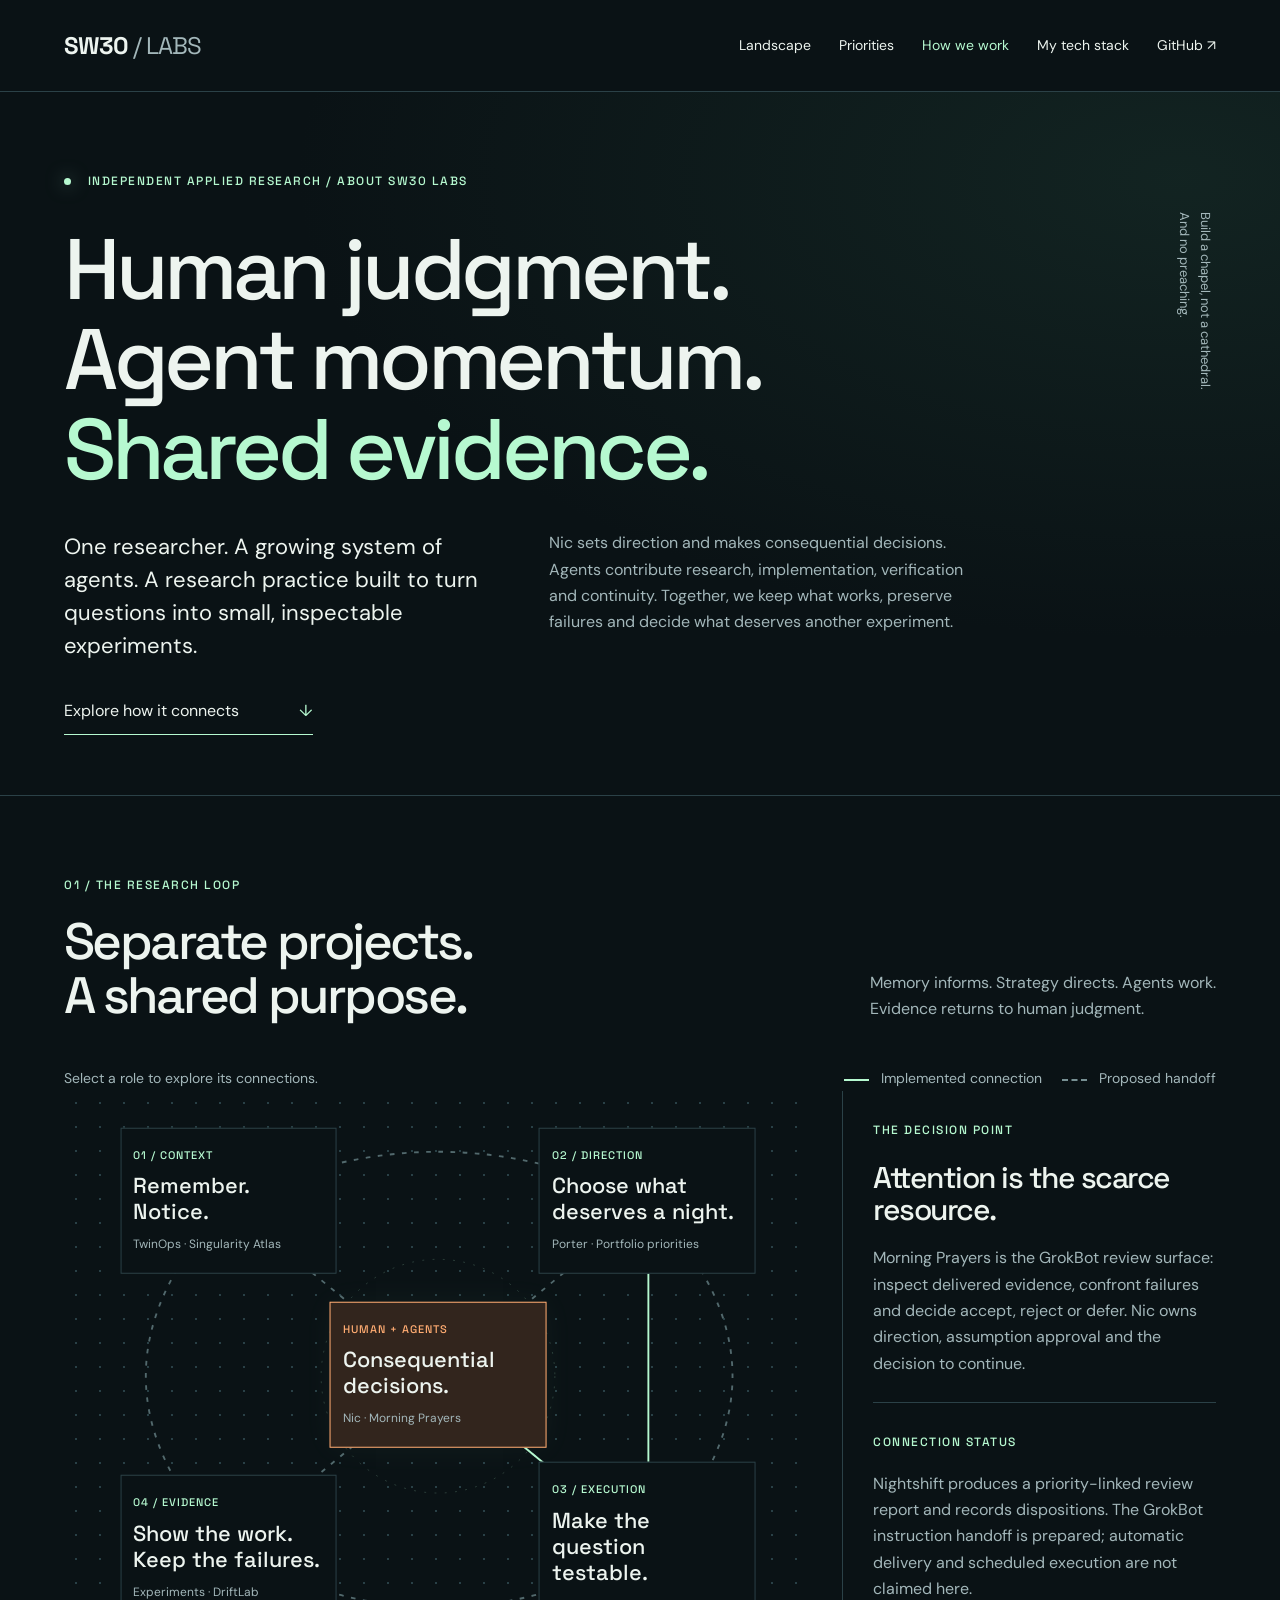
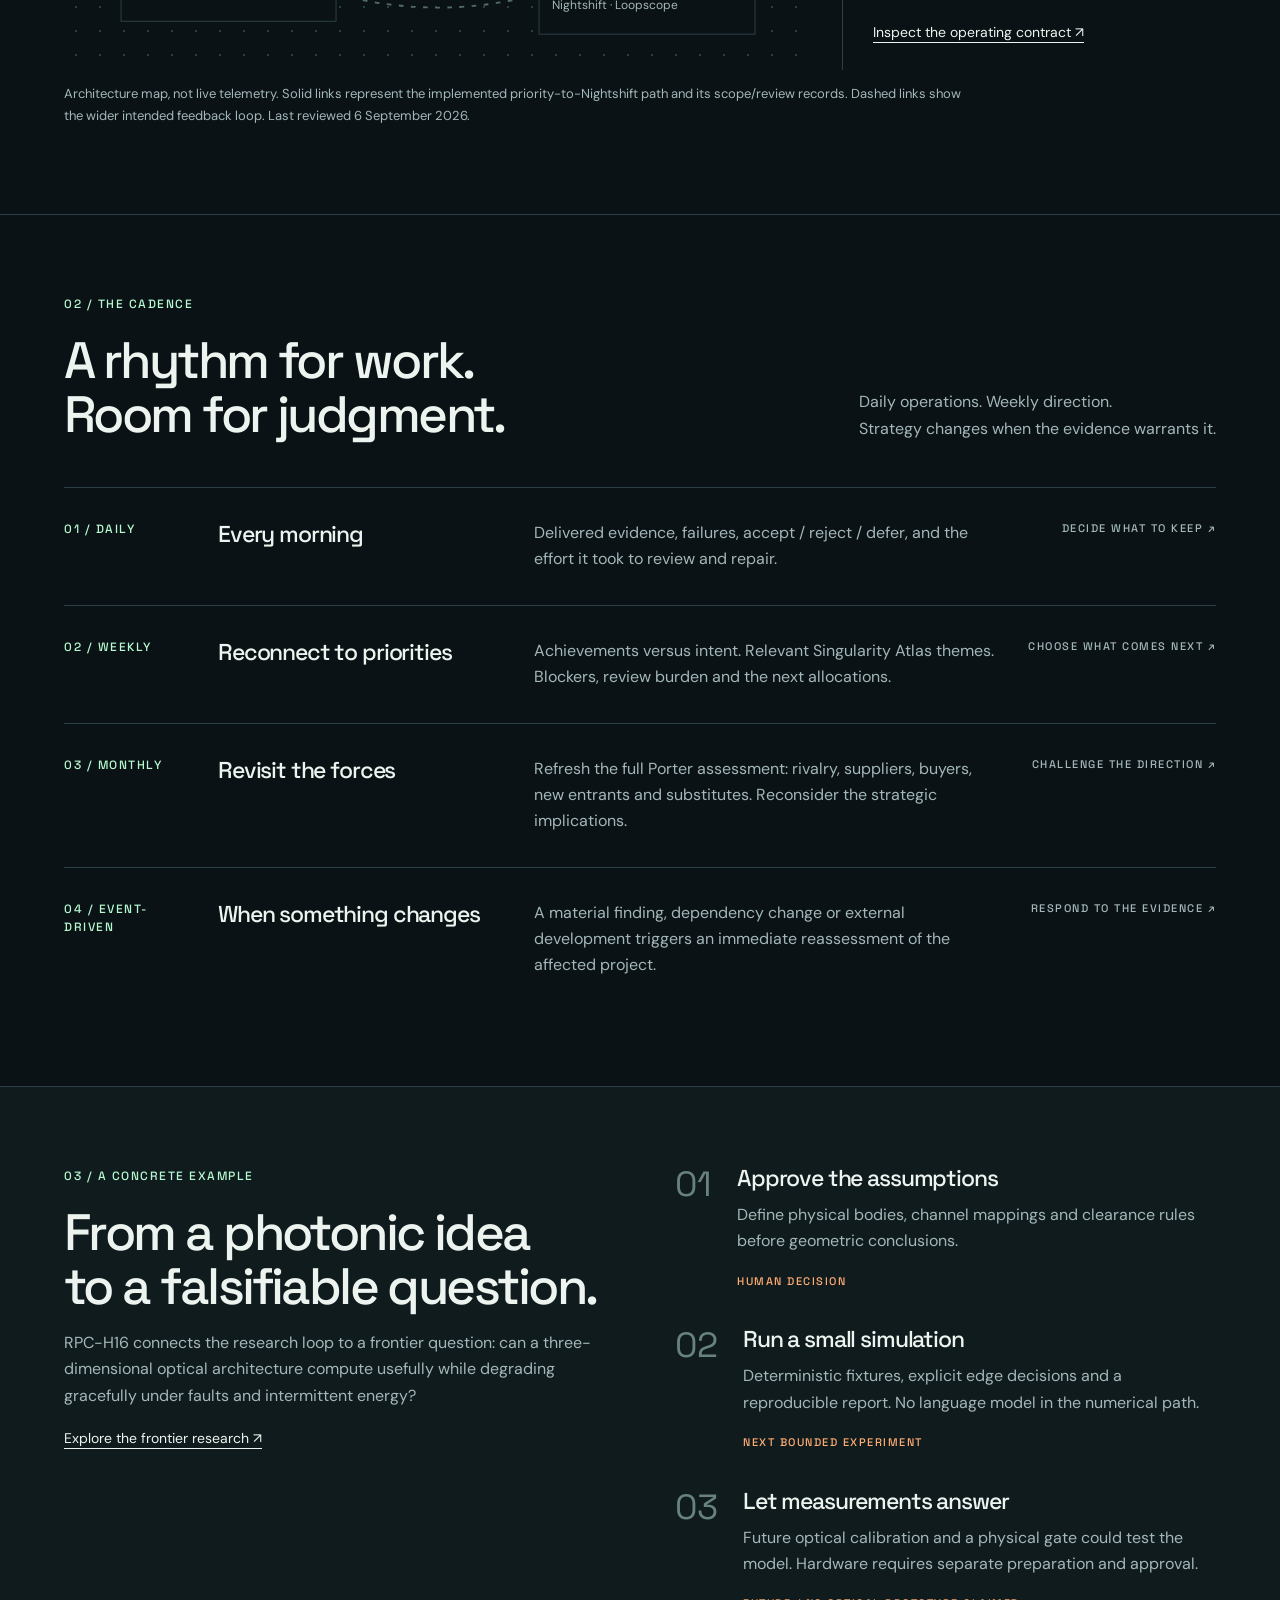
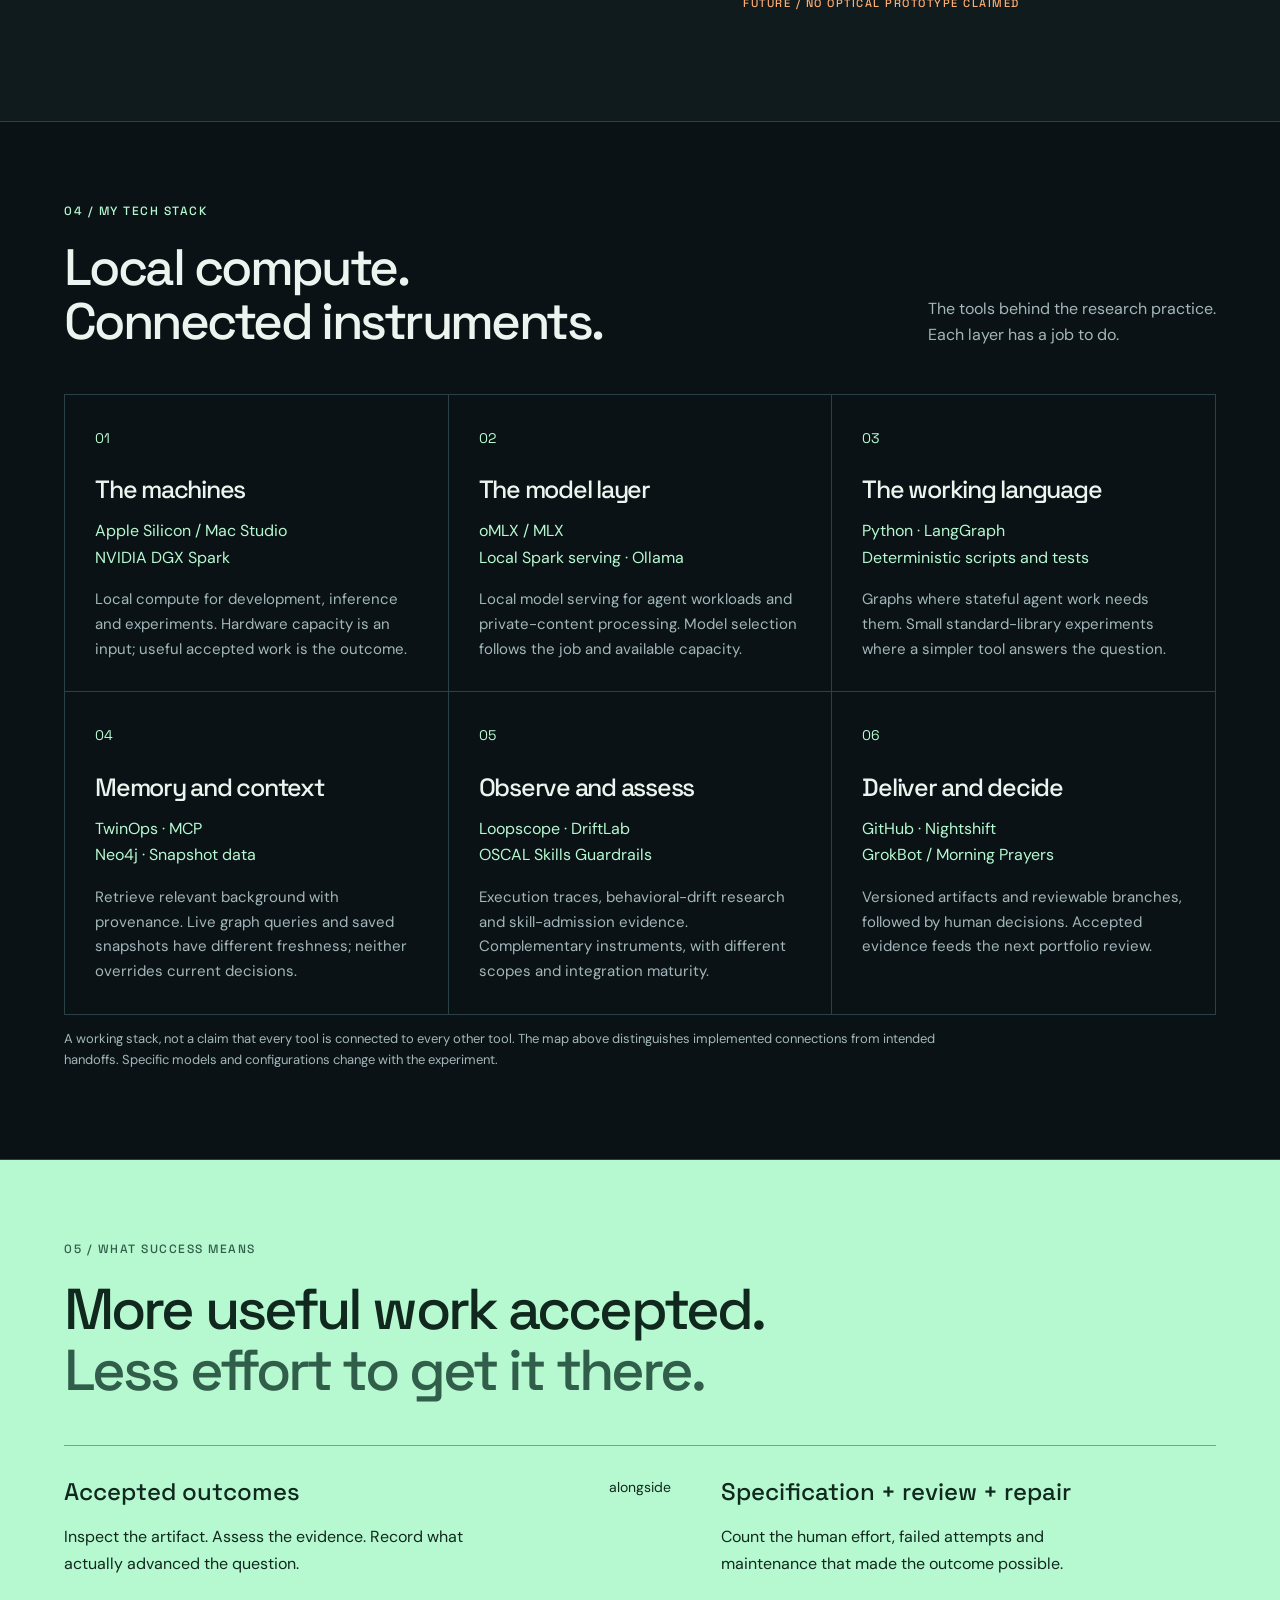
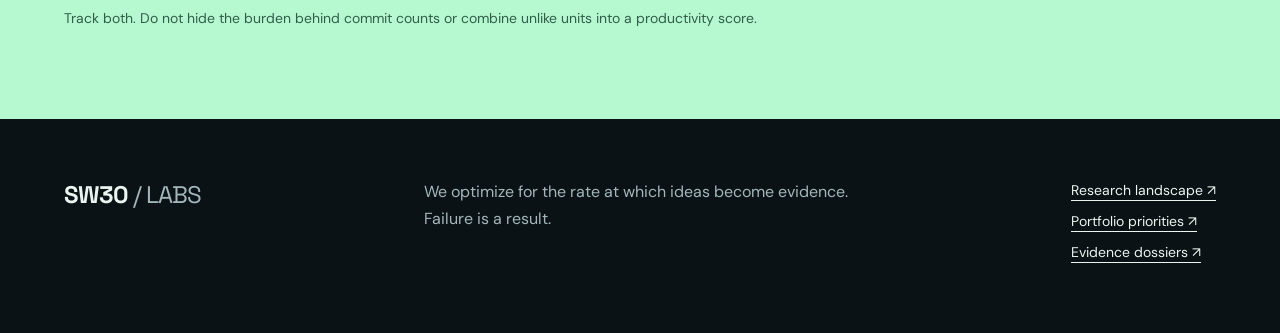
==== docs/about.html @ 50fd56e2 "Add interactive About page with research loop and technology stack" ====
<!doctype html>
<html lang="en">
<head><meta charset="utf-8"><meta name="viewport" content="width=device-width,initial-scale=1"><title>How we work · SW30 Labs</title><meta name="description" content="Humans and agents, one research practice. How SW30 Labs connects priorities, bounded experiments, evidence and consequential decisions."><link rel="stylesheet" href="about.css"><script src="about.js" defer></script></head>
<body><a class="skip" href="#main">Skip to content</a>
<header><a class="brand" href="index.html">SW30<span> / LABS</span></a><nav aria-label="Main navigation"><a href="index.html">Landscape</a><a href="porter.html">Priorities</a><a href="about.html" aria-current="page">How we work</a><a href="#stack">My tech stack</a><a href="https://github.com/sw30labs">GitHub ↗</a></nav></header>
<main id="main">
<section class="hero"><div class="eyebrow"><span class="signal"></span> INDEPENDENT APPLIED RESEARCH / ABOUT SW30 LABS</div><h1>Human judgment.<br>Agent momentum.<br><em>Shared evidence.</em></h1><div class="intro"><p>One researcher. A growing system of agents. A research practice built to turn questions into small, inspectable experiments.</p><p>Nic sets direction and makes consequential decisions. Agents contribute research, implementation, verification and continuity. Together, we keep what works, preserve failures and decide what deserves another experiment.</p></div><a class="jump" href="#system">Explore how it connects <span>↓</span></a><div class="hero-note">Build a chapel, not a cathedral.<br>And no preaching.</div></section>
<section id="system" class="system"><div class="section-head"><div><span class="eyebrow">01 / THE RESEARCH LOOP</span><h2>Separate projects.<br>A shared purpose.</h2></div><p>Memory informs. Strategy directs. Agents work.<br>Evidence returns to human judgment.</p></div>
<div class="map-controls"><span>Select a role to explore its connections.</span><div class="legend"><span><i></i> Implemented connection</span><span><i class="dashed"></i> Proposed handoff</span></div></div>
<div class="system-layout"><div class="map" aria-label="Interactive map of research roles">
<svg viewBox="0 0 800 620" aria-hidden="true"><g class="proposed"><path d="M175 120 Q400 10 625 120"/><path d="M625 120 Q805 305 625 490"/><path d="M625 490 Q400 615 175 490"/><path d="M175 490 Q0 305 175 120"/><path d="M175 120 L400 305 M625 120 L400 305 M625 490 L400 305 M175 490 L400 305"/></g><g class="implemented"><path d="M625 120 L625 490"/><path d="M400 305 L625 490"/></g><circle class="orbit" cx="400" cy="305" r="125"/></svg>
<button class="node context" data-role="context" aria-pressed="false"><small>01 / CONTEXT</small><strong>Remember.<br>Notice.</strong><span>TwinOps · Singularity Atlas</span></button>
<button class="node strategy" data-role="strategy" aria-pressed="false"><small>02 / DIRECTION</small><strong>Choose what<br>deserves a night.</strong><span>Porter · Portfolio priorities</span></button>
<button class="node execution" data-role="execution" aria-pressed="false"><small>03 / EXECUTION</small><strong>Make the<br>question testable.</strong><span>Nightshift · Loopscope</span></button>
<button class="node evidence" data-role="evidence" aria-pressed="false"><small>04 / EVIDENCE</small><strong>Show the work.<br>Keep the failures.</strong><span>Experiments · DriftLab</span></button>
<button class="node human" data-role="human" aria-pressed="true"><small>HUMAN + AGENTS</small><strong>Consequential<br>decisions.</strong><span>Nic · Morning Prayers</span></button>
</div><aside id="role-detail" aria-live="polite"><span class="eyebrow" id="role-label">THE DECISION POINT</span><h3 id="role-title">Attention is the scarce resource.</h3><p id="role-copy">Morning Prayers is the GrokBot review surface: inspect delivered evidence, confront failures and decide accept, reject or defer. Nic owns direction, assumption approval and the decision to continue.</p><div class="detail-rule"></div><span class="eyebrow">CONNECTION STATUS</span><p id="role-status">Nightshift produces a priority-linked review report and records dispositions. The GrokBot instruction handoff is prepared; automatic delivery and scheduled execution are not claimed here.</p><a id="role-link" href="https://github.com/sw30labs/nightshift/blob/main/docs/portfolio-priorities.md">Inspect the operating contract ↗</a></aside></div>
<p class="map-note">Architecture map, not live telemetry. Solid links represent the implemented priority-to-Nightshift path and its scope/review records. Dashed links show the wider intended feedback loop. Last reviewed 6 September 2026.</p>
<noscript><p>The map's roles are context (TwinOps and Atlas), direction (Porter and priorities), execution (Nightshift and Loopscope), evidence (experiments and DriftLab), and human review. JavaScript enables role details; the research links and cadence remain available below.</p></noscript></section>
<section class="cadence" id="cadence"><div class="section-head"><div><span class="eyebrow">02 / THE CADENCE</span><h2>A rhythm for work.<br>Room for judgment.</h2></div><p>Daily operations. Weekly direction.<br>Strategy changes when the evidence warrants it.</p></div>
<div class="cadence-row"><span class="time">01 / DAILY</span><h3>Every morning</h3><p>Delivered evidence, failures, accept / reject / defer, and the effort it took to review and repair.</p><span class="outcome">DECIDE WHAT TO KEEP ↗</span></div>
<div class="cadence-row"><span class="time">02 / WEEKLY</span><h3>Reconnect to priorities</h3><p>Achievements versus intent. Relevant Singularity Atlas themes. Blockers, review burden and the next allocations.</p><span class="outcome">CHOOSE WHAT COMES NEXT ↗</span></div>
<div class="cadence-row"><span class="time">03 / MONTHLY</span><h3>Revisit the forces</h3><p>Refresh the full Porter assessment: rivalry, suppliers, buyers, new entrants and substitutes. Reconsider the strategic implications.</p><span class="outcome">CHALLENGE THE DIRECTION ↗</span></div>
<div class="cadence-row"><span class="time">04 / EVENT-DRIVEN</span><h3>When something changes</h3><p>A material finding, dependency change or external development triggers an immediate reassessment of the affected project.</p><span class="outcome">RESPOND TO THE EVIDENCE ↗</span></div></section>
<section class="frontier"><div><span class="eyebrow">03 / A CONCRETE EXAMPLE</span><h2>From a photonic idea<br>to a falsifiable question.</h2><p>RPC-H16 connects the research loop to a frontier question: can a three-dimensional optical architecture compute usefully while degrading gracefully under faults and intermittent energy?</p><a href="https://github.com/sw30labs/.github/blob/main/research/flagships.md#frontier-flagship-rpc-h16">Explore the frontier research ↗</a></div><ol class="experiment"><li><span>01</span><div><h3>Approve the assumptions</h3><p>Define physical bodies, channel mappings and clearance rules before geometric conclusions.</p><b>HUMAN DECISION</b></div></li><li><span>02</span><div><h3>Run a small simulation</h3><p>Deterministic fixtures, explicit edge decisions and a reproducible report. No language model in the numerical path.</p><b>NEXT BOUNDED EXPERIMENT</b></div></li><li><span>03</span><div><h3>Let measurements answer</h3><p>Future optical calibration and a physical gate could test the model. Hardware requires separate preparation and approval.</p><b>FUTURE / NO OPTICAL PROTOTYPE CLAIMED</b></div></li></ol></section>
<section id="stack" class="stack"><div class="section-head"><div><span class="eyebrow">04 / MY TECH STACK</span><h2>Local compute.<br>Connected instruments.</h2></div><p>The tools behind the research practice.<br>Each layer has a job to do.</p></div>
<div class="stack-grid">
<article><span class="stack-number">01</span><h3>The machines</h3><p>Apple Silicon / Mac Studio<br>NVIDIA DGX Spark</p><div>Local compute for development, inference and experiments. Hardware capacity is an input; useful accepted work is the outcome.</div></article>
<article><span class="stack-number">02</span><h3>The model layer</h3><p>oMLX / MLX<br>Local Spark serving · Ollama</p><div>Local model serving for agent workloads and private-content processing. Model selection follows the job and available capacity.</div></article>
<article><span class="stack-number">03</span><h3>The working language</h3><p>Python · LangGraph<br>Deterministic scripts and tests</p><div>Graphs where stateful agent work needs them. Small standard-library experiments where a simpler tool answers the question.</div></article>
<article><span class="stack-number">04</span><h3>Memory and context</h3><p>TwinOps · MCP<br>Neo4j · Snapshot data</p><div>Retrieve relevant background with provenance. Live graph queries and saved snapshots have different freshness; neither overrides current decisions.</div></article>
<article><span class="stack-number">05</span><h3>Observe and assess</h3><p>Loopscope · DriftLab<br>OSCAL Skills Guardrails</p><div>Execution traces, behavioral-drift research and skill-admission evidence. Complementary instruments, with different scopes and integration maturity.</div></article>
<article><span class="stack-number">06</span><h3>Deliver and decide</h3><p>GitHub · Nightshift<br>GrokBot / Morning Prayers</p><div>Versioned artifacts and reviewable branches, followed by human decisions. Accepted evidence feeds the next portfolio review.</div></article>
</div><p class="map-note">A working stack, not a claim that every tool is connected to every other tool. The map above distinguishes implemented connections from intended handoffs. Specific models and configurations change with the experiment.</p></section>
<section class="measure"><span class="eyebrow">05 / WHAT SUCCESS MEANS</span><h2>More useful work accepted.<br><em>Less effort to get it there.</em></h2><div class="measure-grid"><div><strong>Accepted outcomes</strong><p>Inspect the artifact. Assess the evidence. Record what actually advanced the question.</p></div><span class="versus">alongside</span><div><strong>Specification + review + repair</strong><p>Count the human effort, failed attempts and maintenance that made the outcome possible.</p></div></div><p class="measure-note">Track both. Do not hide the burden behind commit counts or combine unlike units into a productivity score.</p></section>
<footer><div class="brand">SW30<span> / LABS</span></div><p>We optimize for the rate at which ideas become evidence.<br>Failure is a result.</p><div><a href="index.html">Research landscape ↗</a><a href="porter.html">Portfolio priorities ↗</a><a href="https://github.com/sw30labs/.github/tree/main/research">Evidence dossiers ↗</a></div></footer>
</main></body></html>
---- docs/about.css ----
@import url('https://fonts.googleapis.com/css2?family=DM+Sans:wght@400;500;600;700&family=Space+Grotesk:wght@400;500;600;700&display=swap');
:root{color-scheme:dark;--bg:#0a1215;--panel:#101d21;--text:#edf4ef;--muted:#a3b7ba;--line:#2b4147;--mint:#b6f9d0;--orange:#ffac72}*{box-sizing:border-box}html{scroll-behavior:smooth;scroll-padding-top:35px}body{margin:0;background:var(--bg);color:var(--text);font:16px/1.65 'DM Sans',sans-serif}a{color:inherit;text-underline-offset:5px}button{font:inherit}header,main{max-width:1440px;margin:auto}header{padding:30px 5%;display:flex;align-items:center;justify-content:space-between;border-bottom:1px solid var(--line)}.brand{font:700 24px 'Space Grotesk',sans-serif;letter-spacing:-1px;text-decoration:none}.brand span{font-weight:400;color:var(--muted)}nav{display:flex;gap:28px;font-size:14px}nav a{text-decoration:none}nav a[aria-current]{color:var(--mint)}a:hover{color:var(--mint)}a:focus-visible,button:focus-visible{outline:3px solid var(--orange);outline-offset:6px}.skip{position:absolute;top:-100px}.skip:focus{top:0;background:var(--bg);padding:12px;z-index:9}.hero{padding:80px 5% 60px;position:relative;overflow:hidden;background:radial-gradient(ellipse at 92% 12%,#23473b55,transparent 53%)}.eyebrow,small,.time,.outcome,b{font:500 12px/1.5 'Space Grotesk',sans-serif;letter-spacing:1.5px}.eyebrow{color:var(--mint)}.signal{display:inline-block;width:7px;height:7px;border-radius:50%;background:var(--mint);margin-right:12px;box-shadow:0 0 18px #b6f9d088}h1,h2,h3{font-family:'Space Grotesk',sans-serif;font-weight:500;letter-spacing:-.05em;line-height:1.05}h1{font-size:clamp(54px,6.7vw,96px);margin:35px 0}em{font-style:normal;color:var(--mint)}.intro{display:grid;grid-template-columns:1fr 1fr;gap:60px;max-width:910px}.intro p{margin:0;color:var(--muted)}.intro p:first-child{font-size:22px;color:var(--text);line-height:1.5}.jump{display:inline-flex;gap:60px;margin-top:36px;text-decoration:none;border-bottom:1px solid var(--mint);padding-bottom:9px}.jump span{color:var(--mint)}.hero-note{position:absolute;right:5%;top:120px;writing-mode:vertical-rl;font-size:13px;color:var(--muted)}section:not(.hero){padding:75px 5%;border-top:1px solid var(--line)}.section-head{display:flex;justify-content:space-between;align-items:end;margin-bottom:45px;gap:30px}h2{font-size:clamp(36px,4vw,57px);margin:18px 0 0}.section-head p{color:var(--muted);margin:0}.map-controls{display:flex;justify-content:space-between;gap:20px;color:var(--muted);font-size:14px}.legend{display:flex;gap:20px}.legend i{display:inline-block;width:25px;border-top:2px solid var(--mint);vertical-align:middle;margin-right:8px}.legend i.dashed{border-top:2px dashed #779093}.system-layout{display:grid;grid-template-columns:2fr 1fr;gap:30px;align-items:center}.map{position:relative;aspect-ratio:800/620;background-image:radial-gradient(#294046 1px,transparent 1px);background-size:24px 24px}.map svg{width:100%;height:100%;position:absolute;pointer-events:none;overflow:visible}.map path{fill:none;stroke-width:2}.proposed{stroke:#52696d;stroke-dasharray:5 8}.implemented{stroke:var(--mint)}.orbit{fill:none;stroke:#b6f9d033;stroke-dasharray:2 9;transform-origin:400px 305px;animation:orbit 90s linear infinite}.node{position:absolute;transform:translate(-50%,-50%);width:29%;border:1px solid var(--line);background:var(--bg);color:var(--text);padding:18px 12px;cursor:pointer;text-align:left;transition:background .2s,border-color .2s,box-shadow .2s}.node:hover,.node[aria-pressed=true]{border-color:var(--mint);background:#19342e;box-shadow:0 0 30px #b6f9d00b}.node small{display:block;color:var(--mint);font-size:11px;letter-spacing:1px}.node strong{font:500 clamp(16px,1.7vw,25px)/1.2 'Space Grotesk';display:block;margin:10px 0}.node span{font-size:12px;color:var(--muted);display:block}.context{left:22%;top:19%}.strategy{left:78%;top:19%}.execution{left:78%;top:79%}.evidence{left:22%;top:79%}.human{left:50%;top:49%;border-color:var(--orange);background:#251f1b}.human small{color:var(--orange)}.human[aria-pressed=true]{background:#32251d;border-color:var(--orange)}aside{border-left:1px solid var(--line);padding:25px 0 25px 30px;min-height:360px}aside h3{font-size:30px;margin:20px 0}aside p{color:var(--muted);font-size:16px}aside a{font-size:14px}.detail-rule{height:1px;background:var(--line);margin:25px 0}.map-note{color:var(--muted);font-size:13px;max-width:900px}.cadence-row{display:grid;grid-template-columns:130px 1fr 1.6fr 190px;gap:24px;align-items:start;padding:32px 0;border-top:1px solid var(--line)}.time{color:var(--mint)}.cadence h3{font-size:23px;margin:0;line-height:1.25}.cadence-row p{margin:0;color:var(--muted)}.outcome{color:var(--muted);font-size:11px;text-align:right}.frontier{display:grid;grid-template-columns:1fr 1fr;gap:70px;background:#101b1e}.frontier p{color:var(--muted)}.frontier a{font-size:14px}.experiment{list-style:none;padding:0;margin:0}.experiment li{display:flex;gap:25px;margin-bottom:30px}.experiment li>span{font:400 35px 'Space Grotesk';color:#67827f}.experiment h3{font-size:23px;margin:4px 0}.experiment p{margin:12px 0}.experiment b{color:var(--orange);font-size:11px}.measure{background:var(--mint);color:#10281e}.measure .eyebrow,.measure em{color:#315e4a}.measure h2{font-size:clamp(35px,4.5vw,65px)}.measure-grid{display:grid;grid-template-columns:1fr auto 1fr;gap:50px;margin-top:45px;padding-top:30px;border-top:1px solid #6eaa88}.measure-grid strong{font:500 24px 'Space Grotesk'}.measure-grid p{max-width:410px}.versus{font-size:14px}.measure-note{font-size:14px;color:#315e4a}footer{padding:60px 5%;display:flex;justify-content:space-between;gap:30px}footer p{color:var(--muted);margin:0}footer a{display:block;font-size:14px;margin-bottom:8px}@keyframes orbit{to{transform:rotate(360deg)}}@media(max-width:1000px){.system-layout{grid-template-columns:1fr}aside{min-height:0;border-left:0;border-top:1px solid var(--line);padding:25px 0}.node strong{font-size:24px}.cadence-row{grid-template-columns:100px 1fr 1.6fr}.outcome{display:none}.hero-note{display:none}}@media(max-width:650px){header{align-items:start;gap:20px}.brand{font-size:20px}nav{gap:12px;flex-wrap:wrap;justify-content:end;font-size:13px}.hero{padding-top:50px}.hero h1{font-size:50px}.intro,.frontier{grid-template-columns:1fr;gap:25px}.section-head{display:block}.section-head p{margin-top:25px}.map-controls{display:block}.legend{margin-top:12px;gap:10px;font-size:12px}.node{padding:12px 8px;width:35%}.node strong{font-size:16px}.node small{font-size:9px;letter-spacing:.4px}.node span{font-size:11px}.map{aspect-ratio:1/1.1}.context,.evidence{left:19%}.strategy,.execution{left:81%}.map svg{display:none}.human{width:39%}.cadence-row{grid-template-columns:1fr;gap:12px}.measure-grid{grid-template-columns:1fr;gap:15px}footer{flex-direction:column}section:not(.hero){padding-top:55px;padding-bottom:55px}}@media(prefers-reduced-motion:reduce){html{scroll-behavior:auto}.orbit{animation:none}.node{transition:none}}

.stack-grid{display:grid;grid-template-columns:repeat(3,1fr);border-top:1px solid var(--line);border-left:1px solid var(--line)}.stack-grid article{padding:30px;border-right:1px solid var(--line);border-bottom:1px solid var(--line)}.stack-number{color:var(--mint);font:14px "Space Grotesk"}.stack-grid h3{font-size:25px;margin:25px 0 15px}.stack-grid p{color:var(--mint)}.stack-grid article>div{color:var(--muted);font-size:15px}@media(max-width:850px){.stack-grid{grid-template-columns:repeat(2,1fr)}}@media(max-width:550px){.stack-grid{grid-template-columns:1fr}}
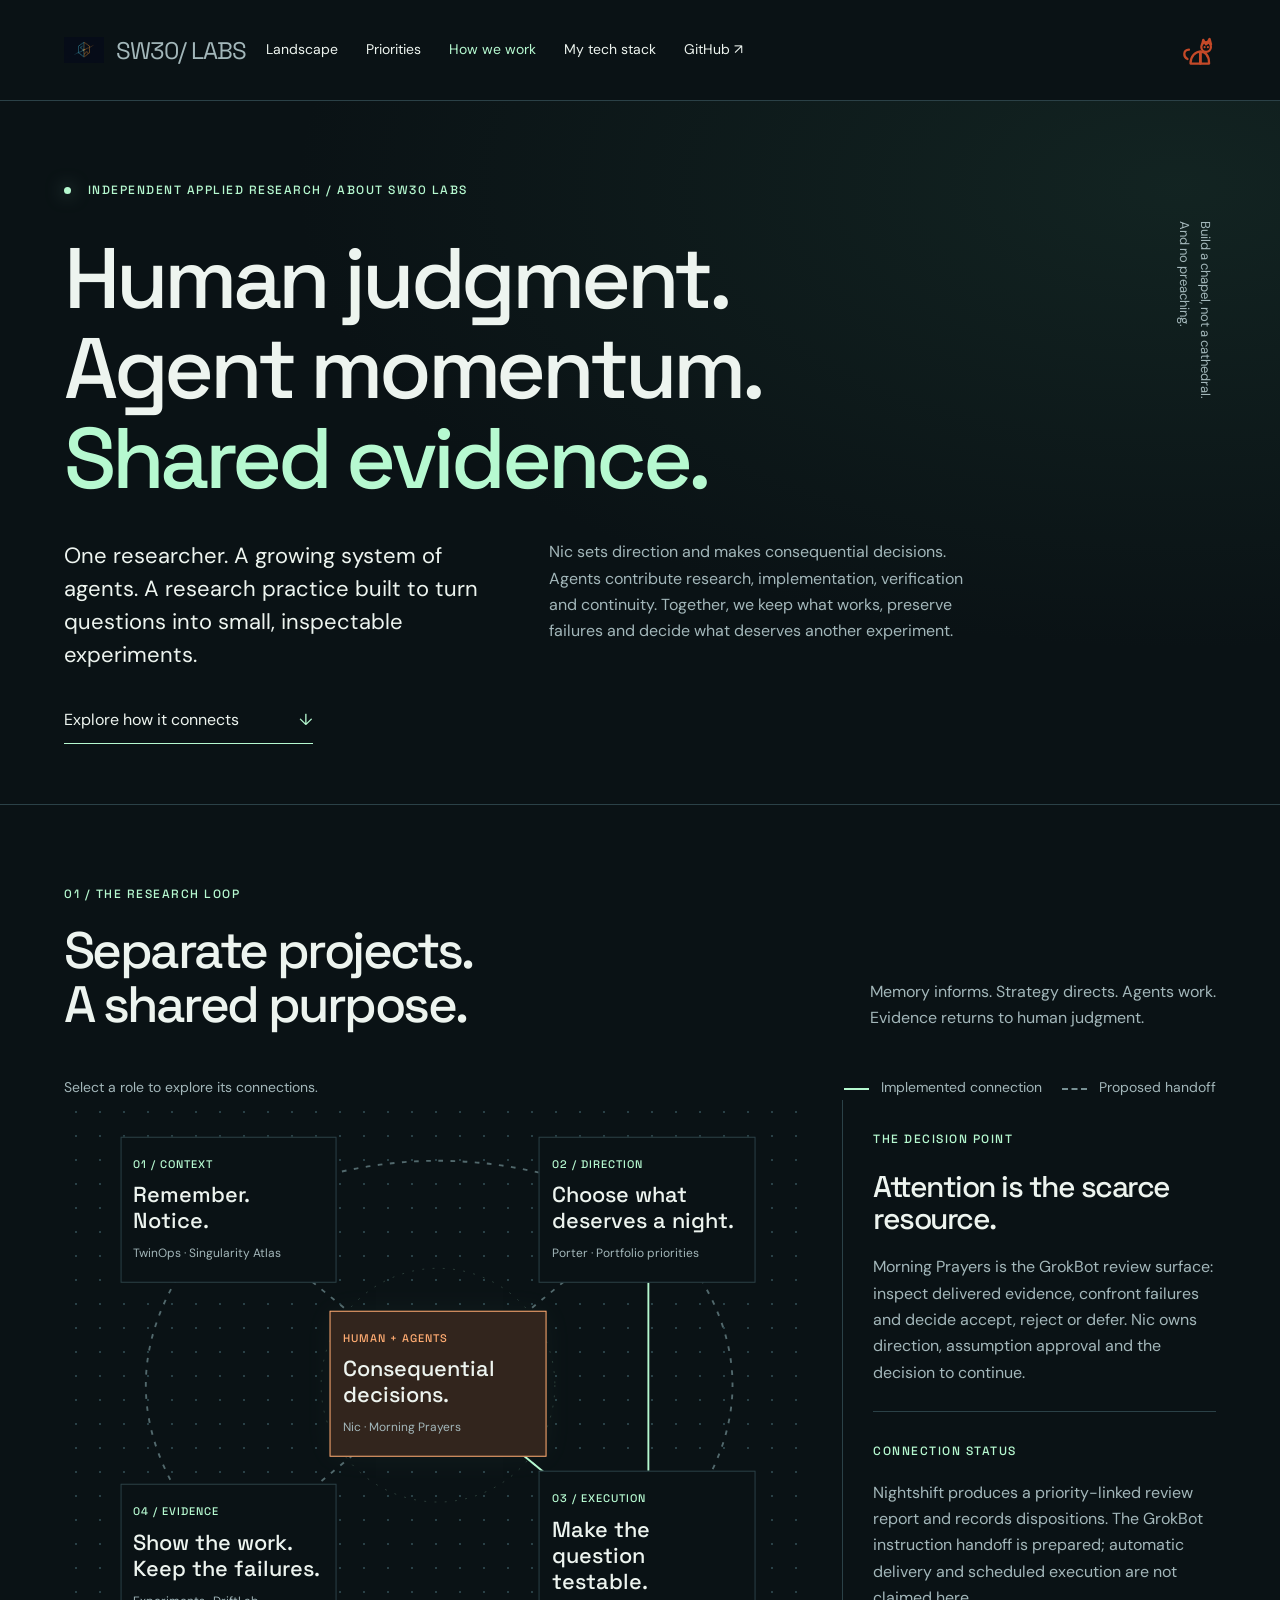
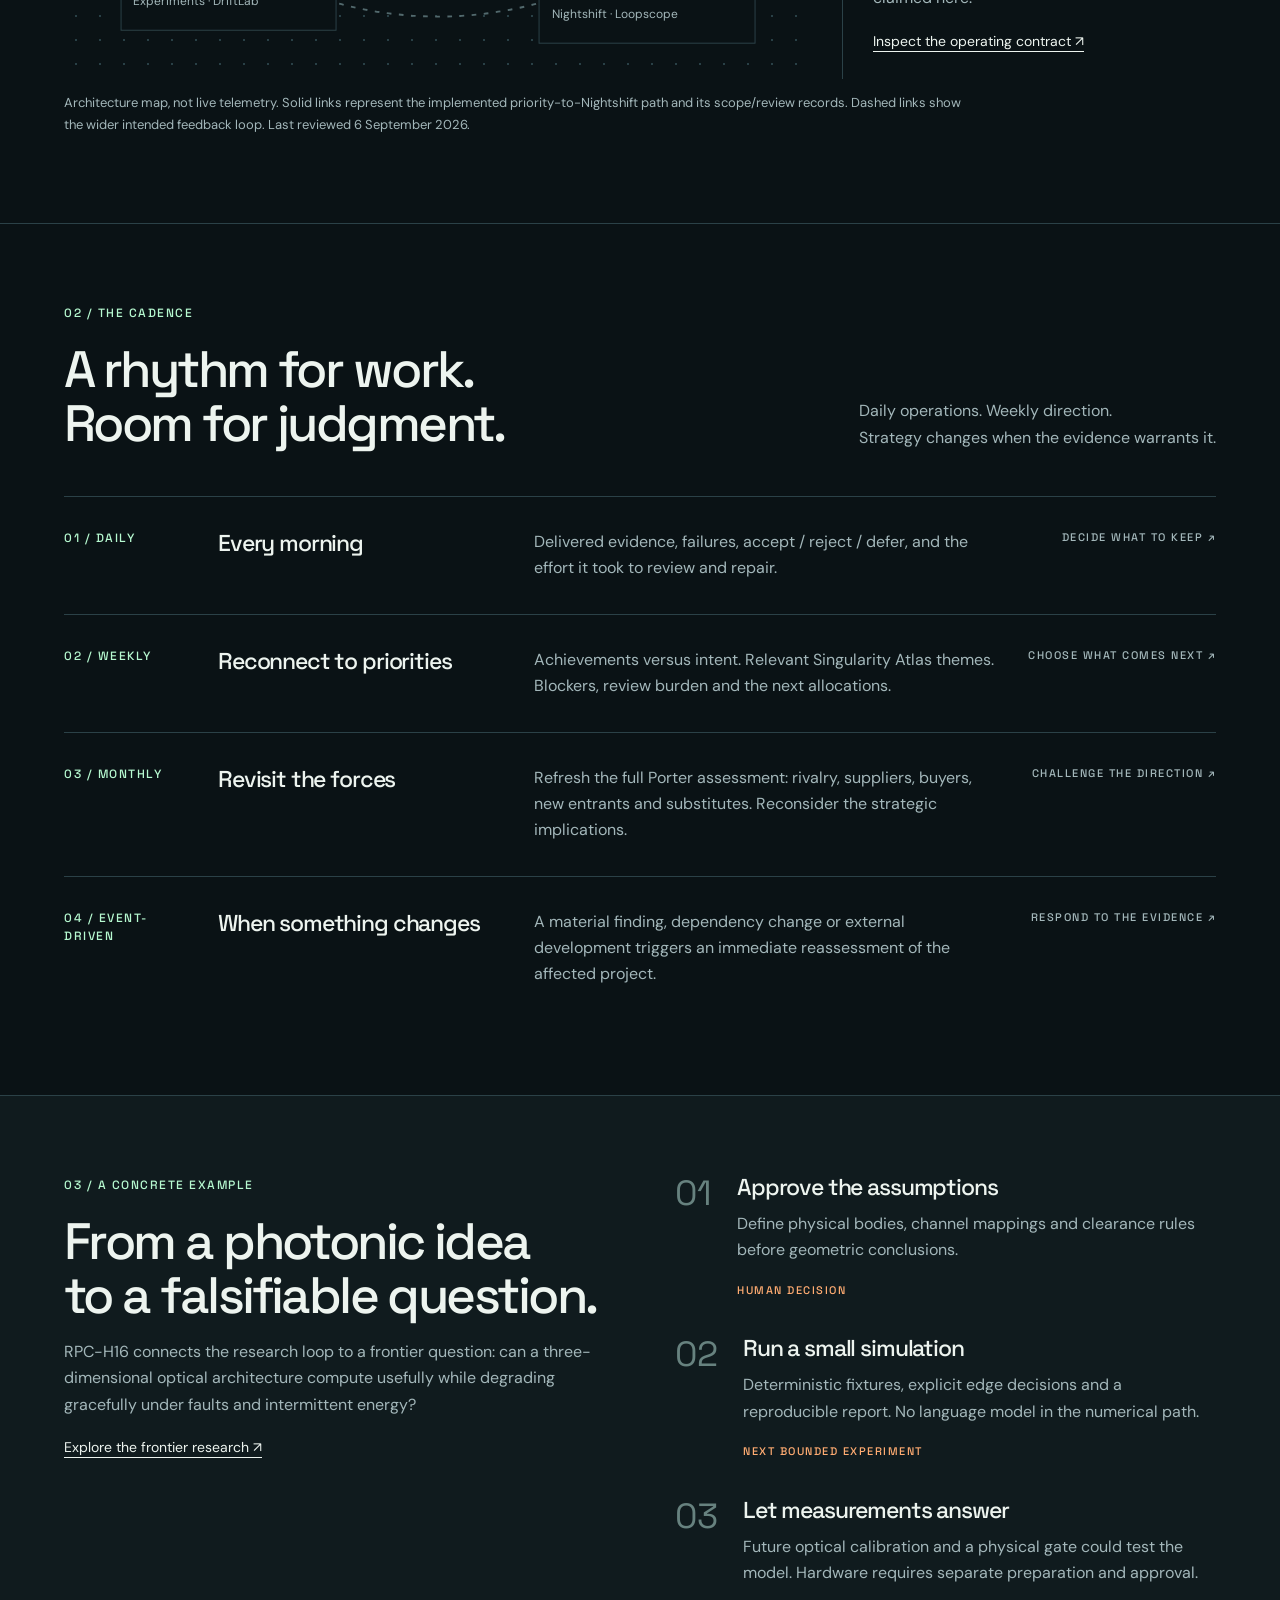
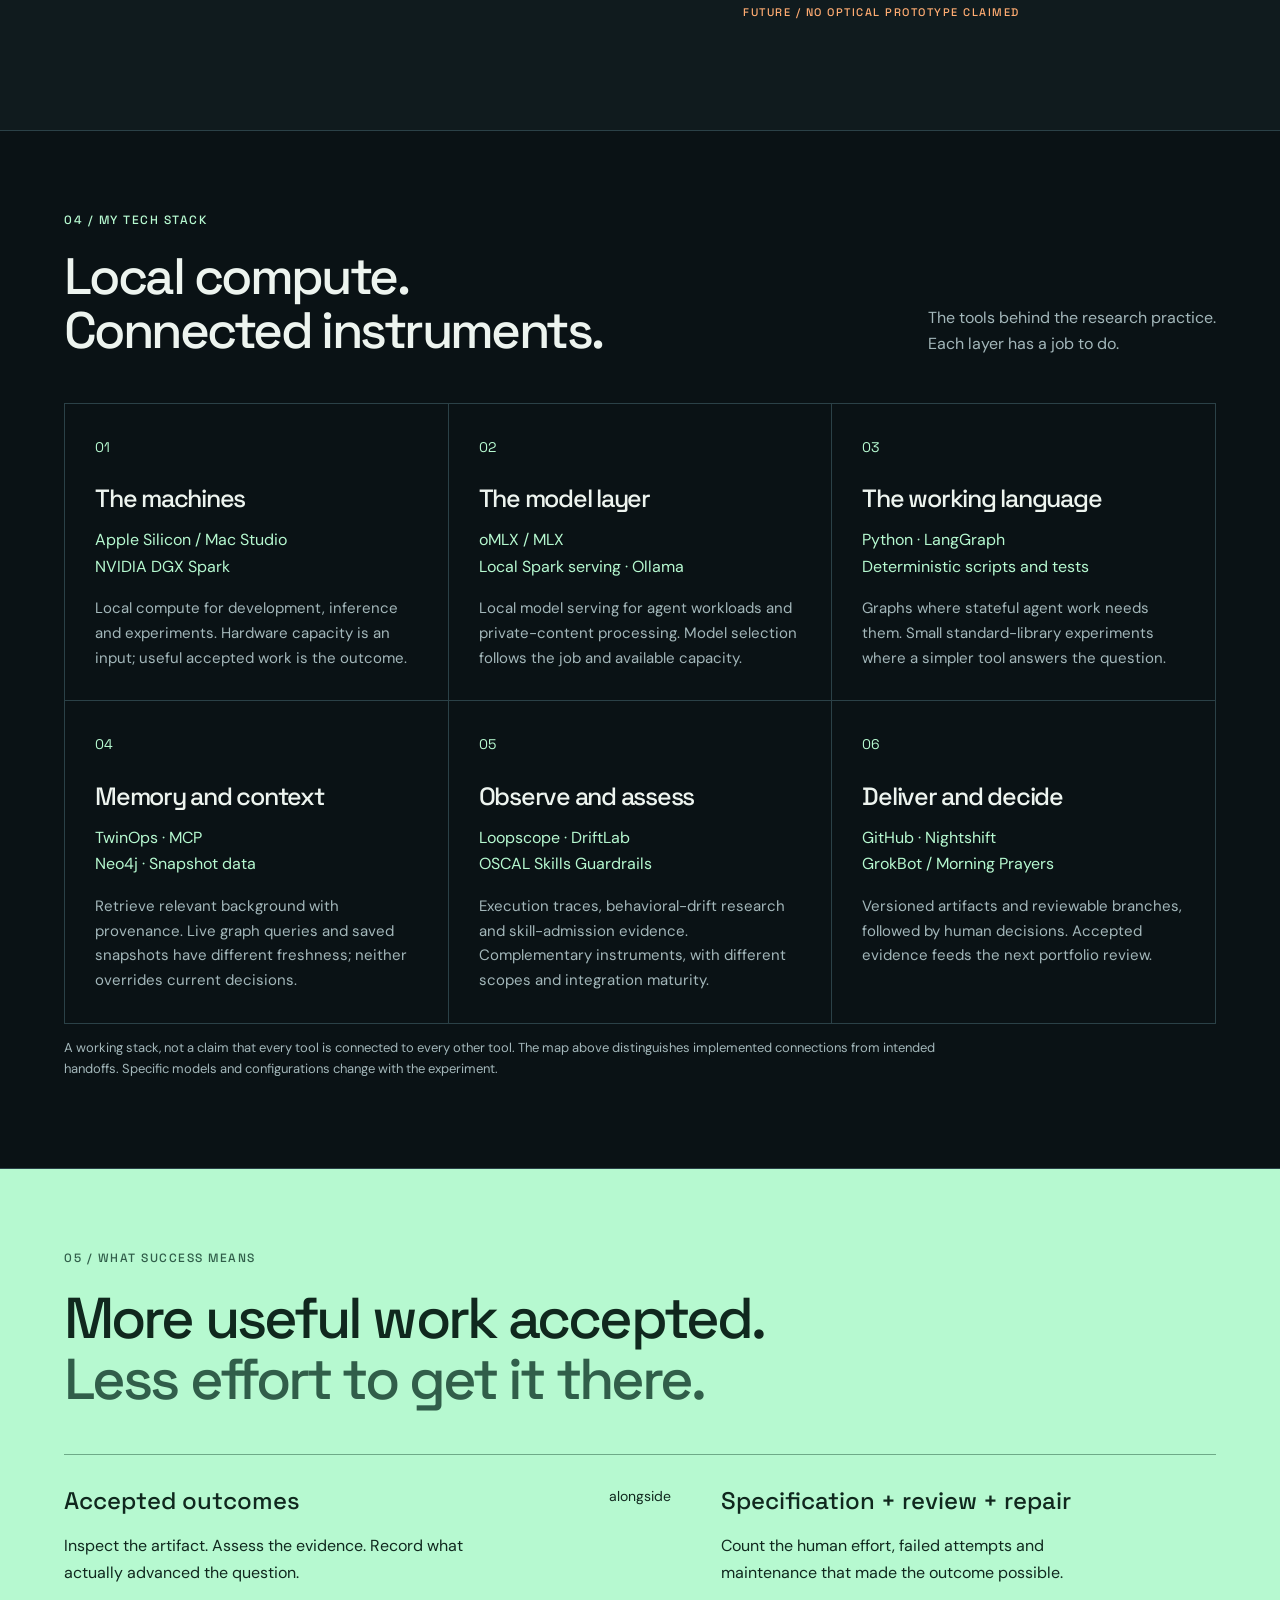
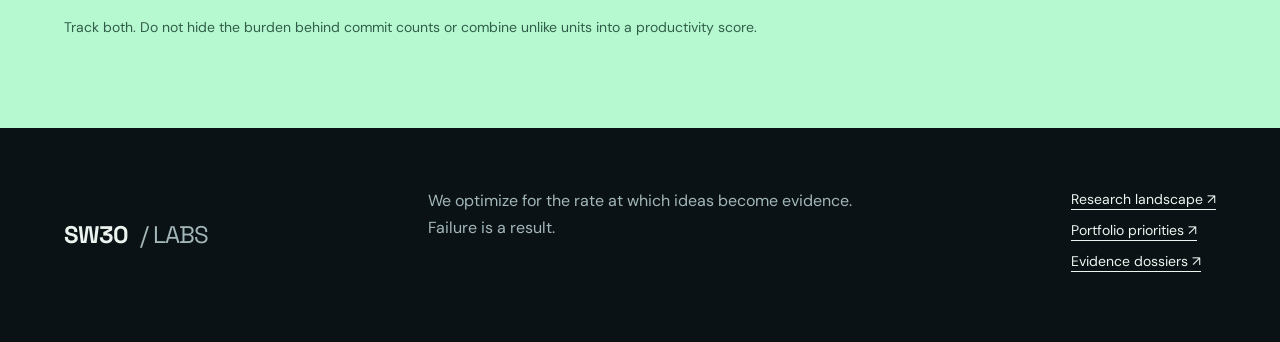
==== commit 48aa5581: "Add SW30 monogram logo and Aineko to landing pages" ====
--- a/docs/about.html
+++ b/docs/about.html
@@ -2,7 +2,7 @@
 <html lang="en">
 <head><meta charset="utf-8"><meta name="viewport" content="width=device-width,initial-scale=1"><title>How we work · SW30 Labs</title><meta name="description" content="Humans and agents, one research practice. How SW30 Labs connects priorities, bounded experiments, evidence and consequential decisions."><link rel="stylesheet" href="about.css"><script src="about.js" defer></script></head>
 <body><a class="skip" href="#main">Skip to content</a>
-<header><a class="brand" href="index.html">SW30<span> / LABS</span></a><nav aria-label="Main navigation"><a href="index.html">Landscape</a><a href="porter.html">Priorities</a><a href="about.html" aria-current="page">How we work</a><a href="#stack">My tech stack</a><a href="https://github.com/sw30labs">GitHub ↗</a></nav></header>
+<header><a class="brand" href="index.html"><img class="brand-mark" src="assets/sw30-logo-mark.png" alt="SW30 Labs" width="40" height="40"><span class="brand-text">SW30<span> / LABS</span></span></a><nav aria-label="Main navigation"><a href="index.html">Landscape</a><a href="porter.html">Priorities</a><a href="about.html" aria-current="page">How we work</a><a href="#stack">My tech stack</a><a href="https://github.com/sw30labs">GitHub ↗</a></nav><img class="aineko" src="assets/aineko.svg" alt="Aineko" title="Aineko" width="36" height="36"></header>
 <main id="main">
 <section class="hero"><div class="eyebrow"><span class="signal"></span> INDEPENDENT APPLIED RESEARCH / ABOUT SW30 LABS</div><h1>Human judgment.<br>Agent momentum.<br><em>Shared evidence.</em></h1><div class="intro"><p>One researcher. A growing system of agents. A research practice built to turn questions into small, inspectable experiments.</p><p>Nic sets direction and makes consequential decisions. Agents contribute research, implementation, verification and continuity. Together, we keep what works, preserve failures and decide what deserves another experiment.</p></div><a class="jump" href="#system">Explore how it connects <span>↓</span></a><div class="hero-note">Build a chapel, not a cathedral.<br>And no preaching.</div></section>
 <section id="system" class="system"><div class="section-head"><div><span class="eyebrow">01 / THE RESEARCH LOOP</span><h2>Separate projects.<br>A shared purpose.</h2></div><p>Memory informs. Strategy directs. Agents work.<br>Evidence returns to human judgment.</p></div>
--- a/docs/about.css
+++ b/docs/about.css
@@ -1,4 +1,4 @@
 @import url('https://fonts.googleapis.com/css2?family=DM+Sans:wght@400;500;600;700&family=Space+Grotesk:wght@400;500;600;700&display=swap');
-:root{color-scheme:dark;--bg:#0a1215;--panel:#101d21;--text:#edf4ef;--muted:#a3b7ba;--line:#2b4147;--mint:#b6f9d0;--orange:#ffac72}*{box-sizing:border-box}html{scroll-behavior:smooth;scroll-padding-top:35px}body{margin:0;background:var(--bg);color:var(--text);font:16px/1.65 'DM Sans',sans-serif}a{color:inherit;text-underline-offset:5px}button{font:inherit}header,main{max-width:1440px;margin:auto}header{padding:30px 5%;display:flex;align-items:center;justify-content:space-between;border-bottom:1px solid var(--line)}.brand{font:700 24px 'Space Grotesk',sans-serif;letter-spacing:-1px;text-decoration:none}.brand span{font-weight:400;color:var(--muted)}nav{display:flex;gap:28px;font-size:14px}nav a{text-decoration:none}nav a[aria-current]{color:var(--mint)}a:hover{color:var(--mint)}a:focus-visible,button:focus-visible{outline:3px solid var(--orange);outline-offset:6px}.skip{position:absolute;top:-100px}.skip:focus{top:0;background:var(--bg);padding:12px;z-index:9}.hero{padding:80px 5% 60px;position:relative;overflow:hidden;background:radial-gradient(ellipse at 92% 12%,#23473b55,transparent 53%)}.eyebrow,small,.time,.outcome,b{font:500 12px/1.5 'Space Grotesk',sans-serif;letter-spacing:1.5px}.eyebrow{color:var(--mint)}.signal{display:inline-block;width:7px;height:7px;border-radius:50%;background:var(--mint);margin-right:12px;box-shadow:0 0 18px #b6f9d088}h1,h2,h3{font-family:'Space Grotesk',sans-serif;font-weight:500;letter-spacing:-.05em;line-height:1.05}h1{font-size:clamp(54px,6.7vw,96px);margin:35px 0}em{font-style:normal;color:var(--mint)}.intro{display:grid;grid-template-columns:1fr 1fr;gap:60px;max-width:910px}.intro p{margin:0;color:var(--muted)}.intro p:first-child{font-size:22px;color:var(--text);line-height:1.5}.jump{display:inline-flex;gap:60px;margin-top:36px;text-decoration:none;border-bottom:1px solid var(--mint);padding-bottom:9px}.jump span{color:var(--mint)}.hero-note{position:absolute;right:5%;top:120px;writing-mode:vertical-rl;font-size:13px;color:var(--muted)}section:not(.hero){padding:75px 5%;border-top:1px solid var(--line)}.section-head{display:flex;justify-content:space-between;align-items:end;margin-bottom:45px;gap:30px}h2{font-size:clamp(36px,4vw,57px);margin:18px 0 0}.section-head p{color:var(--muted);margin:0}.map-controls{display:flex;justify-content:space-between;gap:20px;color:var(--muted);font-size:14px}.legend{display:flex;gap:20px}.legend i{display:inline-block;width:25px;border-top:2px solid var(--mint);vertical-align:middle;margin-right:8px}.legend i.dashed{border-top:2px dashed #779093}.system-layout{display:grid;grid-template-columns:2fr 1fr;gap:30px;align-items:center}.map{position:relative;aspect-ratio:800/620;background-image:radial-gradient(#294046 1px,transparent 1px);background-size:24px 24px}.map svg{width:100%;height:100%;position:absolute;pointer-events:none;overflow:visible}.map path{fill:none;stroke-width:2}.proposed{stroke:#52696d;stroke-dasharray:5 8}.implemented{stroke:var(--mint)}.orbit{fill:none;stroke:#b6f9d033;stroke-dasharray:2 9;transform-origin:400px 305px;animation:orbit 90s linear infinite}.node{position:absolute;transform:translate(-50%,-50%);width:29%;border:1px solid var(--line);background:var(--bg);color:var(--text);padding:18px 12px;cursor:pointer;text-align:left;transition:background .2s,border-color .2s,box-shadow .2s}.node:hover,.node[aria-pressed=true]{border-color:var(--mint);background:#19342e;box-shadow:0 0 30px #b6f9d00b}.node small{display:block;color:var(--mint);font-size:11px;letter-spacing:1px}.node strong{font:500 clamp(16px,1.7vw,25px)/1.2 'Space Grotesk';display:block;margin:10px 0}.node span{font-size:12px;color:var(--muted);display:block}.context{left:22%;top:19%}.strategy{left:78%;top:19%}.execution{left:78%;top:79%}.evidence{left:22%;top:79%}.human{left:50%;top:49%;border-color:var(--orange);background:#251f1b}.human small{color:var(--orange)}.human[aria-pressed=true]{background:#32251d;border-color:var(--orange)}aside{border-left:1px solid var(--line);padding:25px 0 25px 30px;min-height:360px}aside h3{font-size:30px;margin:20px 0}aside p{color:var(--muted);font-size:16px}aside a{font-size:14px}.detail-rule{height:1px;background:var(--line);margin:25px 0}.map-note{color:var(--muted);font-size:13px;max-width:900px}.cadence-row{display:grid;grid-template-columns:130px 1fr 1.6fr 190px;gap:24px;align-items:start;padding:32px 0;border-top:1px solid var(--line)}.time{color:var(--mint)}.cadence h3{font-size:23px;margin:0;line-height:1.25}.cadence-row p{margin:0;color:var(--muted)}.outcome{color:var(--muted);font-size:11px;text-align:right}.frontier{display:grid;grid-template-columns:1fr 1fr;gap:70px;background:#101b1e}.frontier p{color:var(--muted)}.frontier a{font-size:14px}.experiment{list-style:none;padding:0;margin:0}.experiment li{display:flex;gap:25px;margin-bottom:30px}.experiment li>span{font:400 35px 'Space Grotesk';color:#67827f}.experiment h3{font-size:23px;margin:4px 0}.experiment p{margin:12px 0}.experiment b{color:var(--orange);font-size:11px}.measure{background:var(--mint);color:#10281e}.measure .eyebrow,.measure em{color:#315e4a}.measure h2{font-size:clamp(35px,4.5vw,65px)}.measure-grid{display:grid;grid-template-columns:1fr auto 1fr;gap:50px;margin-top:45px;padding-top:30px;border-top:1px solid #6eaa88}.measure-grid strong{font:500 24px 'Space Grotesk'}.measure-grid p{max-width:410px}.versus{font-size:14px}.measure-note{font-size:14px;color:#315e4a}footer{padding:60px 5%;display:flex;justify-content:space-between;gap:30px}footer p{color:var(--muted);margin:0}footer a{display:block;font-size:14px;margin-bottom:8px}@keyframes orbit{to{transform:rotate(360deg)}}@media(max-width:1000px){.system-layout{grid-template-columns:1fr}aside{min-height:0;border-left:0;border-top:1px solid var(--line);padding:25px 0}.node strong{font-size:24px}.cadence-row{grid-template-columns:100px 1fr 1.6fr}.outcome{display:none}.hero-note{display:none}}@media(max-width:650px){header{align-items:start;gap:20px}.brand{font-size:20px}nav{gap:12px;flex-wrap:wrap;justify-content:end;font-size:13px}.hero{padding-top:50px}.hero h1{font-size:50px}.intro,.frontier{grid-template-columns:1fr;gap:25px}.section-head{display:block}.section-head p{margin-top:25px}.map-controls{display:block}.legend{margin-top:12px;gap:10px;font-size:12px}.node{padding:12px 8px;width:35%}.node strong{font-size:16px}.node small{font-size:9px;letter-spacing:.4px}.node span{font-size:11px}.map{aspect-ratio:1/1.1}.context,.evidence{left:19%}.strategy,.execution{left:81%}.map svg{display:none}.human{width:39%}.cadence-row{grid-template-columns:1fr;gap:12px}.measure-grid{grid-template-columns:1fr;gap:15px}footer{flex-direction:column}section:not(.hero){padding-top:55px;padding-bottom:55px}}@media(prefers-reduced-motion:reduce){html{scroll-behavior:auto}.orbit{animation:none}.node{transition:none}}
+:root{color-scheme:dark;--bg:#0a1215;--panel:#101d21;--text:#edf4ef;--muted:#a3b7ba;--line:#2b4147;--mint:#b6f9d0;--orange:#ffac72}*{box-sizing:border-box}html{scroll-behavior:smooth;scroll-padding-top:35px}body{margin:0;background:var(--bg);color:var(--text);font:16px/1.65 'DM Sans',sans-serif}a{color:inherit;text-underline-offset:5px}button{font:inherit}header,main{max-width:1440px;margin:auto}header{padding:30px 5%;display:flex;align-items:center;justify-content:space-between;gap:20px;border-bottom:1px solid var(--line);flex-wrap:wrap}.brand{display:flex;align-items:center;gap:12px;font:700 24px 'Space Grotesk',sans-serif;letter-spacing:-1px;text-decoration:none}.brand-mark{width:40px;height:40px;object-fit:contain;flex-shrink:0;border-radius:8px}.brand-text{display:inline-flex;align-items:baseline;gap:0}.aineko{width:36px;height:36px;margin-left:auto;flex-shrink:0}.brand span{font-weight:400;color:var(--muted)}nav{display:flex;gap:28px;font-size:14px}nav a{text-decoration:none}nav a[aria-current]{color:var(--mint)}a:hover{color:var(--mint)}a:focus-visible,button:focus-visible{outline:3px solid var(--orange);outline-offset:6px}.skip{position:absolute;top:-100px}.skip:focus{top:0;background:var(--bg);padding:12px;z-index:9}.hero{padding:80px 5% 60px;position:relative;overflow:hidden;background:radial-gradient(ellipse at 92% 12%,#23473b55,transparent 53%)}.eyebrow,small,.time,.outcome,b{font:500 12px/1.5 'Space Grotesk',sans-serif;letter-spacing:1.5px}.eyebrow{color:var(--mint)}.signal{display:inline-block;width:7px;height:7px;border-radius:50%;background:var(--mint);margin-right:12px;box-shadow:0 0 18px #b6f9d088}h1,h2,h3{font-family:'Space Grotesk',sans-serif;font-weight:500;letter-spacing:-.05em;line-height:1.05}h1{font-size:clamp(54px,6.7vw,96px);margin:35px 0}em{font-style:normal;color:var(--mint)}.intro{display:grid;grid-template-columns:1fr 1fr;gap:60px;max-width:910px}.intro p{margin:0;color:var(--muted)}.intro p:first-child{font-size:22px;color:var(--text);line-height:1.5}.jump{display:inline-flex;gap:60px;margin-top:36px;text-decoration:none;border-bottom:1px solid var(--mint);padding-bottom:9px}.jump span{color:var(--mint)}.hero-note{position:absolute;right:5%;top:120px;writing-mode:vertical-rl;font-size:13px;color:var(--muted)}section:not(.hero){padding:75px 5%;border-top:1px solid var(--line)}.section-head{display:flex;justify-content:space-between;align-items:end;margin-bottom:45px;gap:30px}h2{font-size:clamp(36px,4vw,57px);margin:18px 0 0}.section-head p{color:var(--muted);margin:0}.map-controls{display:flex;justify-content:space-between;gap:20px;color:var(--muted);font-size:14px}.legend{display:flex;gap:20px}.legend i{display:inline-block;width:25px;border-top:2px solid var(--mint);vertical-align:middle;margin-right:8px}.legend i.dashed{border-top:2px dashed #779093}.system-layout{display:grid;grid-template-columns:2fr 1fr;gap:30px;align-items:center}.map{position:relative;aspect-ratio:800/620;background-image:radial-gradient(#294046 1px,transparent 1px);background-size:24px 24px}.map svg{width:100%;height:100%;position:absolute;pointer-events:none;overflow:visible}.map path{fill:none;stroke-width:2}.proposed{stroke:#52696d;stroke-dasharray:5 8}.implemented{stroke:var(--mint)}.orbit{fill:none;stroke:#b6f9d033;stroke-dasharray:2 9;transform-origin:400px 305px;animation:orbit 90s linear infinite}.node{position:absolute;transform:translate(-50%,-50%);width:29%;border:1px solid var(--line);background:var(--bg);color:var(--text);padding:18px 12px;cursor:pointer;text-align:left;transition:background .2s,border-color .2s,box-shadow .2s}.node:hover,.node[aria-pressed=true]{border-color:var(--mint);background:#19342e;box-shadow:0 0 30px #b6f9d00b}.node small{display:block;color:var(--mint);font-size:11px;letter-spacing:1px}.node strong{font:500 clamp(16px,1.7vw,25px)/1.2 'Space Grotesk';display:block;margin:10px 0}.node span{font-size:12px;color:var(--muted);display:block}.context{left:22%;top:19%}.strategy{left:78%;top:19%}.execution{left:78%;top:79%}.evidence{left:22%;top:79%}.human{left:50%;top:49%;border-color:var(--orange);background:#251f1b}.human small{color:var(--orange)}.human[aria-pressed=true]{background:#32251d;border-color:var(--orange)}aside{border-left:1px solid var(--line);padding:25px 0 25px 30px;min-height:360px}aside h3{font-size:30px;margin:20px 0}aside p{color:var(--muted);font-size:16px}aside a{font-size:14px}.detail-rule{height:1px;background:var(--line);margin:25px 0}.map-note{color:var(--muted);font-size:13px;max-width:900px}.cadence-row{display:grid;grid-template-columns:130px 1fr 1.6fr 190px;gap:24px;align-items:start;padding:32px 0;border-top:1px solid var(--line)}.time{color:var(--mint)}.cadence h3{font-size:23px;margin:0;line-height:1.25}.cadence-row p{margin:0;color:var(--muted)}.outcome{color:var(--muted);font-size:11px;text-align:right}.frontier{display:grid;grid-template-columns:1fr 1fr;gap:70px;background:#101b1e}.frontier p{color:var(--muted)}.frontier a{font-size:14px}.experiment{list-style:none;padding:0;margin:0}.experiment li{display:flex;gap:25px;margin-bottom:30px}.experiment li>span{font:400 35px 'Space Grotesk';color:#67827f}.experiment h3{font-size:23px;margin:4px 0}.experiment p{margin:12px 0}.experiment b{color:var(--orange);font-size:11px}.measure{background:var(--mint);color:#10281e}.measure .eyebrow,.measure em{color:#315e4a}.measure h2{font-size:clamp(35px,4.5vw,65px)}.measure-grid{display:grid;grid-template-columns:1fr auto 1fr;gap:50px;margin-top:45px;padding-top:30px;border-top:1px solid #6eaa88}.measure-grid strong{font:500 24px 'Space Grotesk'}.measure-grid p{max-width:410px}.versus{font-size:14px}.measure-note{font-size:14px;color:#315e4a}footer{padding:60px 5%;display:flex;justify-content:space-between;gap:30px}footer p{color:var(--muted);margin:0}footer a{display:block;font-size:14px;margin-bottom:8px}@keyframes orbit{to{transform:rotate(360deg)}}@media(max-width:1000px){.system-layout{grid-template-columns:1fr}aside{min-height:0;border-left:0;border-top:1px solid var(--line);padding:25px 0}.node strong{font-size:24px}.cadence-row{grid-template-columns:100px 1fr 1.6fr}.outcome{display:none}.hero-note{display:none}}@media(max-width:650px){header{align-items:start;gap:16px}.brand{font-size:20px}.brand-mark{width:32px;height:32px}.aineko{width:28px;height:28px;order:2}nav{gap:12px;flex-wrap:wrap;justify-content:end;font-size:13px;order:3;width:100%}.hero{padding-top:50px}.hero h1{font-size:50px}.intro,.frontier{grid-template-columns:1fr;gap:25px}.section-head{display:block}.section-head p{margin-top:25px}.map-controls{display:block}.legend{margin-top:12px;gap:10px;font-size:12px}.node{padding:12px 8px;width:35%}.node strong{font-size:16px}.node small{font-size:9px;letter-spacing:.4px}.node span{font-size:11px}.map{aspect-ratio:1/1.1}.context,.evidence{left:19%}.strategy,.execution{left:81%}.map svg{display:none}.human{width:39%}.cadence-row{grid-template-columns:1fr;gap:12px}.measure-grid{grid-template-columns:1fr;gap:15px}footer{flex-direction:column}section:not(.hero){padding-top:55px;padding-bottom:55px}}@media(prefers-reduced-motion:reduce){html{scroll-behavior:auto}.orbit{animation:none}.node{transition:none}}
 
 .stack-grid{display:grid;grid-template-columns:repeat(3,1fr);border-top:1px solid var(--line);border-left:1px solid var(--line)}.stack-grid article{padding:30px;border-right:1px solid var(--line);border-bottom:1px solid var(--line)}.stack-number{color:var(--mint);font:14px "Space Grotesk"}.stack-grid h3{font-size:25px;margin:25px 0 15px}.stack-grid p{color:var(--mint)}.stack-grid article>div{color:var(--muted);font-size:15px}@media(max-width:850px){.stack-grid{grid-template-columns:repeat(2,1fr)}}@media(max-width:550px){.stack-grid{grid-template-columns:1fr}}
